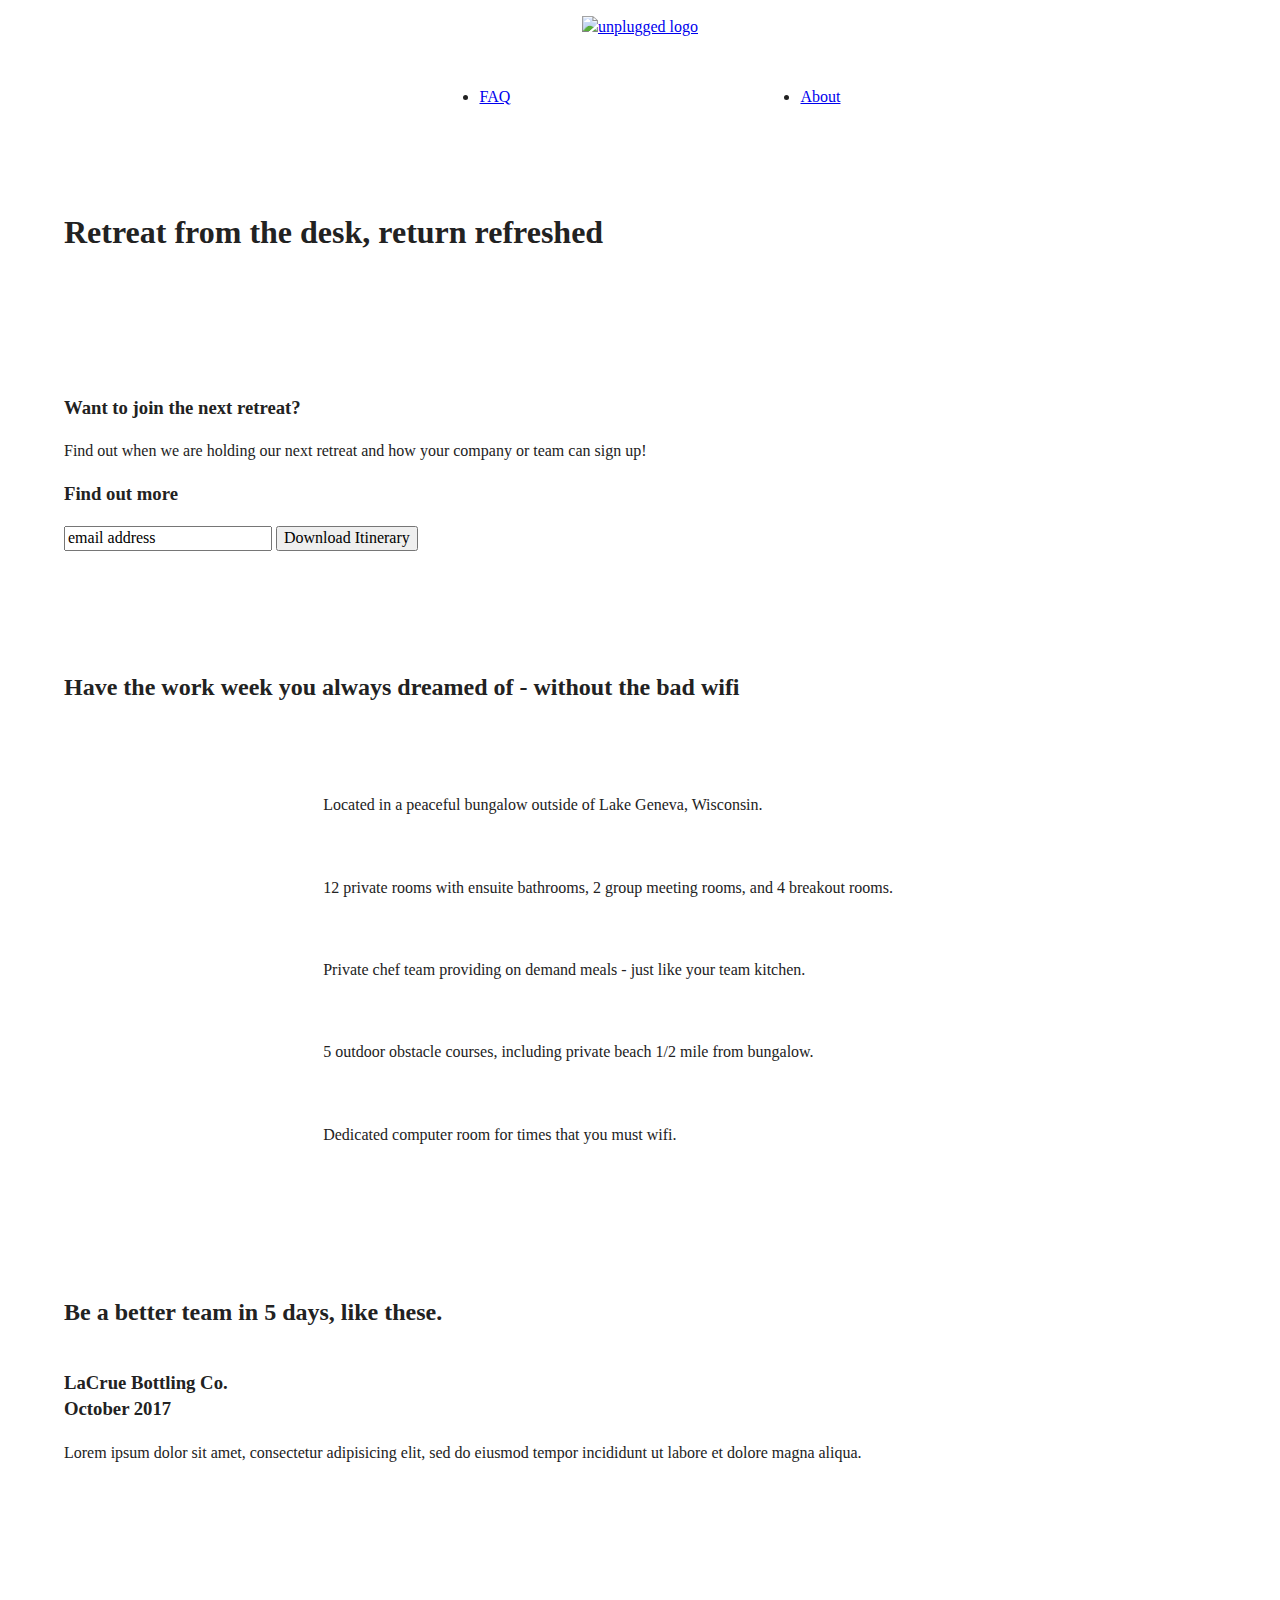
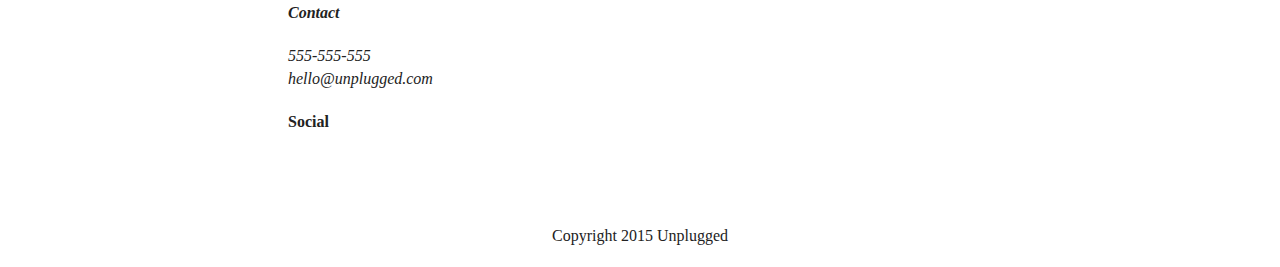
==== index.html @ 3f0d4a7f "margins" ====
<!doctype html>
<html class="no-js" lang="">

<head>
  <meta charset="utf-8">
  <title>Unplugged</title>
  <meta name="description" content="">
  <meta name="viewport" content="width=device-width, initial-scale=1">

  <link rel="manifest" href="site.webmanifest">
  <link rel="apple-touch-icon" href="icon.png">
  <!-- Place favicon.ico in the root directory -->

  <link rel="stylesheet" href="css/normalize.css">
  <link rel="stylesheet" href="css/main.css">

  <meta name="theme-color" content="#fafafa">
</head>

<body>
  <header>
    <div class="content-wrapper">
      <a href="#"><img src"" alt="unplugged logo"></a>
      <div class="header-divider"></div>
      <nav>
        <ul>
          <li><a href="faq/index.html" target="_blank">FAQ</a></li>
          <li><a href="about/index.html" target="_blank">About</a></li>
        </ul>
      </nav>
    </div>
  </header>

  <main>
    <section class="hero-area">
      <div class="content-wrapper">
        <h1>Retreat from the desk, return refreshed</h1>
      </div>
    </section>

    <aside>
      <div class="content-wrapper">
        <div class="form-description">
          <h3>Want to join the next retreat?</h3>
          <p>Find out when we are holding our next retreat and how your company or team can sign up!</p>
        </div>
        <div class="form">
          <h3>Find out more</h3>
          <input type="text" name="name" value="email address">
          <input type="button" value="Download Itinerary">
        </div>
      </div>
    </aside>

    <section class="features">
      <div class="content-wrapper">
        <h2>Have the work week you always dreamed of - without the bad wifi</h2>
        <div class="features-items">
          <article>
            <p class="fontawesome-icon"></p>
            <p class="features-item-description">Located in a peaceful bungalow outside of Lake Geneva, Wisconsin.</p>
          </article>
          <article>
            <p class="fontawesome-icon"></p>
            <p class="features-item-description">12 private rooms with ensuite bathrooms, 2 group meeting rooms, and 4 breakout rooms.</p>
          </article>
          <article>
            <p class="fontawesome-icon"></p>
            <p class="features-item-description">Private chef team providing on demand meals - just like your team kitchen.</p>
          </article>
          <article>
            <p class="fontawesome-icon"></p>
            <p class="features-item-description">5 outdoor obstacle courses, including private beach 1/2 mile from bungalow.</p>
          </article>
          <article>
            <p class="fontawesome-icon"></p>
            <p class="features-item-description">Dedicated computer room for times that you must wifi.</p>
          </article>
        </div>
      </div>
    </section>

    <section class="reviews">
      <div class="content-wrapper">
        <h2>Be a better team in 5 days, like these.</h2>
        <article>
          <div>
            <h3>LaCrue Bottling Co. <br>October 2017 </h3>
            <p>Lorem ipsum dolor sit amet, consectetur adipisicing elit, sed do eiusmod tempor incididunt ut labore et dolore magna aliqua.</p>
          </div>
        </article>
      </div>
    </section>

  </main>

  <footer>
    <div class="content-wrapper">
      <div class="footer-content">
        <address class="contact">
          <h4>Contact</h4>
          <p>555-555-555 <br>hello@unplugged.com</p>
        </address>
        <div class="social">
          <h4>Social</h4>
          <div class="social-icons">
            <p><a href="https://www.facebook.com/yoursite" target="_blank"></a></p>
            <p><a href="https://www.twitter.com" target="_blank"></a></p>
            <p><a href="https://instagram.com" target="_blank"></a> </p>
          </div>
        </div>
      </div> <!-- footer content ends -->
    </div> <!--footer content-wrapper ends-->

    <div class="copyright">
      <p>Copyright 2015 Unplugged</p>
    </div>
  </footer>






  <script src="js/vendor/modernizr-3.7.1.min.js"></script>
  <script src="https://code.jquery.com/jquery-3.3.1.min.js" integrity="sha256-FgpCb/KJQlLNfOu91ta32o/NMZxltwRo8QtmkMRdAu8=" crossorigin="anonymous"></script>
  <script>window.jQuery || document.write('<script src="js/vendor/jquery-3.3.1.min.js"><\/script>')</script>
  <script src="js/plugins.js"></script>
  <script src="js/main.js"></script>

  <!-- Google Analytics: change UA-XXXXX-Y to be your site's ID. -->
  <script>
    window.ga = function () { ga.q.push(arguments) }; ga.q = []; ga.l = +new Date;
    ga('create', 'UA-XXXXX-Y', 'auto'); ga('set','transport','beacon'); ga('send', 'pageview')
  </script>
  <script src="https://www.google-analytics.com/analytics.js" async defer></script>
</body>

</html>
---- css/main.css ----
/*! HTML5 Boilerplate v7.1.0 | MIT License | https://html5boilerplate.com/ */

/* main.css 1.0.0 | MIT License | https://github.com/h5bp/main.css#readme */
/*
 * What follows is the result of much research on cross-browser styling.
 * Credit left inline and big thanks to Nicolas Gallagher, Jonathan Neal,
 * Kroc Camen, and the H5BP dev community and team.
 */


/* ==========================================================================
   Base styles: opinionated defaults
   ========================================================================== */

   html {
    color: #222;
    font-size: 1em;
    line-height: 1.4;
}

/*
 * Remove text-shadow in selection highlight:
 * https://twitter.com/miketaylr/status/12228805301
 *
 * Vendor-prefixed and regular ::selection selectors cannot be combined:
 * https://stackoverflow.com/a/16982510/7133471
 *
 * Customize the background color to match your design.
 */

::-moz-selection {
    background: #b3d4fc;
    text-shadow: none;
}

::selection {
    background: #b3d4fc;
    text-shadow: none;
}

/*
 * A better looking default horizontal rule
 */

hr {
    display: block;
    height: 1px;
    border: 0;
    border-top: 1px solid #ccc;
    margin: 1em 0;
    padding: 0;
}

/*
 * Remove the gap between audio, canvas, iframes,
 * images, videos and the bottom of their containers:
 * https://github.com/h5bp/html5-boilerplate/issues/440
 */

audio,
canvas,
iframe,
img,
svg,
video {
    vertical-align: middle;
}

/*
 * Remove default fieldset styles.
 */

fieldset {
    border: 0;
    margin: 0;
    padding: 0;
}

/*
 * Allow only vertical resizing of textareas.
 */

textarea {
    resize: vertical;
}

/* ==========================================================================
   Browser Upgrade Prompt
   ========================================================================== */

.browserupgrade {
    margin: 0.2em 0;
    background: #ccc;
    color: #000;
    padding: 0.2em 0;
}




 /* ==========================================================================
   Author's custom styles
   ========================================================================== */

   .content-wrapper {
     width: 90%;
     margin: 50px 0;
   }
   
/* ------------- Base Header - Footer Styles -----------*/

header, footer {
  display: flex;
  justify-content: center;
  align-items: center;
  flex-flow: row wrap;
}

header {
  padding: 15px 0;
}

header .content-wrapper {
 display: flex;
 justify-content: center;
 align-items: center;
 flex-flow: row wrap;
 margin: 0;
}

.header-divider {
  width: 100%;
  height: 1px;
  margin: 10px 0 20px 0;
}

header nav {
  display: flex;
  justify-content: space-around;
  align-items: center;
  flex-flow: row wrap;
  width: 60%;
}

header nav ul {
  display: flex;
  justify-content: space-around;
  width: 100%;
}

footer {
  flex-direction: column;
}

footer p {
  margin: 0;
}

footer .content-wrapper {
  width: 55%;
  margin: 50px 0;
}

footer .contract {
  margin-bottom: 50px;
}

footer .social-icons {
  display: flex;
  justify-content: space-around;
  align-items: center;
}

footer .social-icons p {
  display: flex;
  justify-content: center;
  align-items: center;
}

footer .copyright {
  margin: 20px 0;
}

/* ------------- Mobile Styles - Homepage --------------*/

/* Hero Area */

.hero-area {
  display: flex;
  justify-content: center;
  flex-flow: row wrap;
}

/* Aside */

aside {
  display: flex;
  justify-content: center;
  align-items: center;
  flex-flow: row wrap;
}

/* Features */

.features {
  display: flex;
  justify-content: center;
  flex-flow: row wrap;
}

.features h2 {
  margin-bottom: 60px;
}

.features article {
  width: 55%;
  margin: 30px 0;
}

.features .features-items {
  display: flex;
  justify-content: center;
  align-items: center;
  flex-flow: row wrap;
}

.features p {
  margin: 0;
}

/* Reviews */

.reviews {
  display: flex;
  justify-content: center;
  flex-flow: row wrap;
}

.reviews h2 {
  margin-bottom: 40px;
}

.reviews h3 {
  width: 55%;
  margin: 20px 0;
}

/* ==========================================================================
   About Page
   ========================================================================== */

.mission {
  display: flex;
  justify-content: center;
  align-items: center;
  flex-flow: row wrap;
}

.contact-section {
  display: flex;
  justify-content: center;
  align-items: center;
  flex-flow: row wrap;
}

/* ==========================================================================
   FAQ Page
   ========================================================================== */

.faq {
  display: flex;
  justify-content: center;
  align-items: center;
  flex-flow: row wrap;
}

.faq .content-wrapper {
  display: flex;
  justify-content: center;
  align-items: center;
  flex-flow: row wrap;
}

 /* ==========================================================================
   Helper classes
   ========================================================================== */

/*
 * Hide visually and from screen readers
 */

 .hidden {
  display: none !important;
}

/*
* Hide only visually, but have it available for screen readers:
* https://snook.ca/archives/html_and_css/hiding-content-for-accessibility
*
* 1. For long content, line feeds are not interpreted as spaces and small width
*    causes content to wrap 1 word per line:
*    https://medium.com/@jessebeach/beware-smushed-off-screen-accessible-text-5952a4c2cbfe
*/

.visuallyhidden {
  border: 0;
  clip: rect(0 0 0 0);
  height: 1px;
  margin: -1px;
  overflow: hidden;
  padding: 0;
  position: absolute;
  width: 1px;
  white-space: nowrap; /* 1 */
}

/*
* Extends the .visuallyhidden class to allow the element
* to be focusable when navigated to via the keyboard:
* https://www.drupal.org/node/897638
*/

.visuallyhidden.focusable:active,
.visuallyhidden.focusable:focus {
  clip: auto;
  height: auto;
  margin: 0;
  overflow: visible;
  position: static;
  width: auto;
  white-space: inherit;
}

/*
* Hide visually and from screen readers, but maintain layout
*/

.invisible {
  visibility: hidden;
}

/*
* Clearfix: contain floats
*
* For modern browsers
* 1. The space content is one way to avoid an Opera bug when the
*    `contenteditable` attribute is included anywhere else in the document.
*    Otherwise it causes space to appear at the top and bottom of elements
*    that receive the `clearfix` class.
* 2. The use of `table` rather than `block` is only necessary if using
*    `:before` to contain the top-margins of child elements.
*/

.clearfix:before,
.clearfix:after {
  content: " "; /* 1 */
  display: table; /* 2 */
}

.clearfix:after {
  clear: both;
}


/* ==========================================================================
   EXAMPLE Media Queries for Responsive Design.
   These examples override the primary ('mobile first') styles.
   Modify as content requires.
   ========================================================================== */

   @media only screen and (min-width: 35em) {
    /* Style adjustments for viewports that meet the condition */
}

@media print,
       (-webkit-min-device-pixel-ratio: 1.25),
       (min-resolution: 1.25dppx),
       (min-resolution: 120dpi) {
    /* Style adjustments for high resolution devices */
}


/* ==========================================================================
   Print styles.
   Inlined to avoid the additional HTTP request:
   https://www.phpied.com/delay-loading-your-print-css/
   ========================================================================== */

   @media print {
    *,
    *:before,
    *:after {
        background: transparent !important;
        color: #000 !important; /* Black prints faster */
        -webkit-box-shadow: none !important;
        box-shadow: none !important;
        text-shadow: none !important;
    }

    a,
    a:visited {
        text-decoration: underline;
    }

    a[href]:after {
        content: " (" attr(href) ")";
    }

    abbr[title]:after {
        content: " (" attr(title) ")";
    }

    /*
     * Don't show links that are fragment identifiers,
     * or use the `javascript:` pseudo protocol
     */

    a[href^="#"]:after,
    a[href^="javascript:"]:after {
        content: "";
    }

    pre {
        white-space: pre-wrap !important;
    }
    pre,
    blockquote {
        border: 1px solid #999;
        page-break-inside: avoid;
    }

    /*
     * Printing Tables:
     * http://css-discuss.incutio.com/wiki/Printing_Tables
     */

    thead {
        display: table-header-group;
    }

    tr,
    img {
        page-break-inside: avoid;
    }

    p,
    h2,
    h3 {
        orphans: 3;
        widows: 3;
    }

    h2,
    h3 {
        page-break-after: avoid;
    }
}
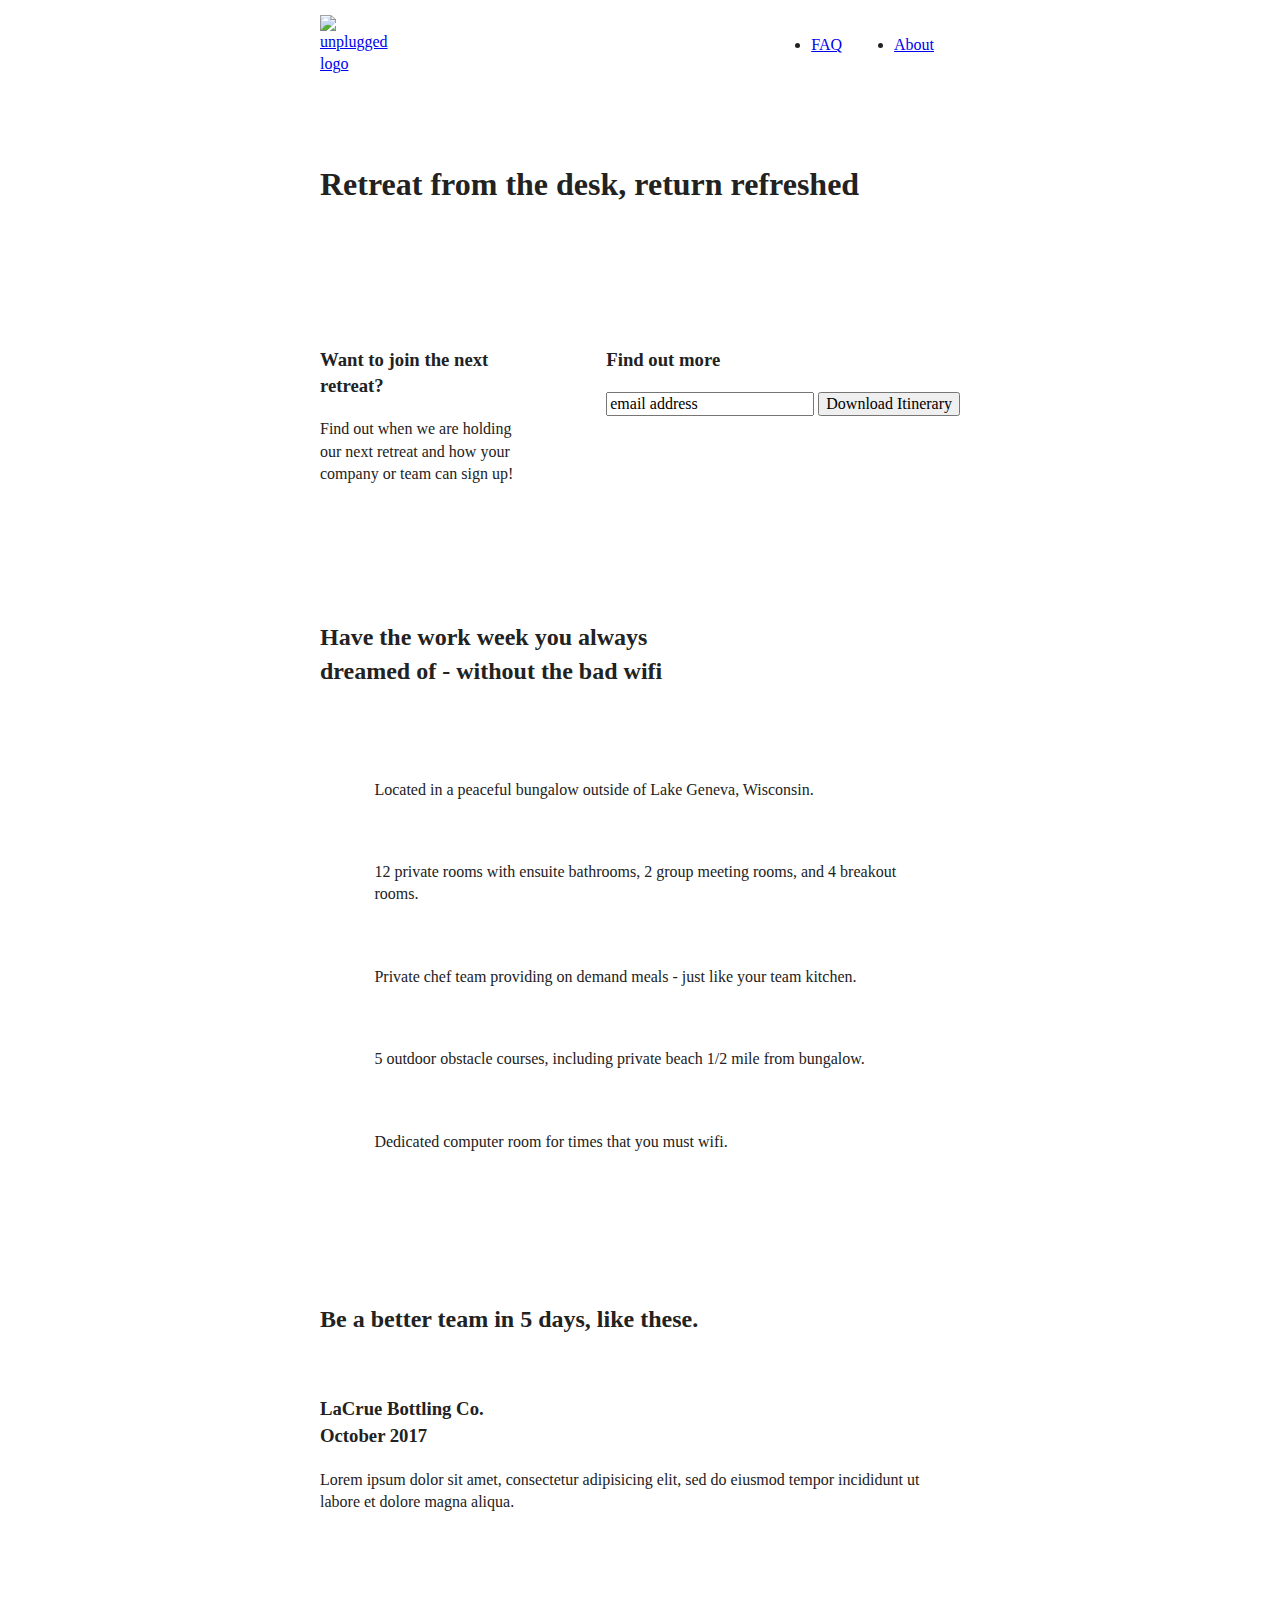
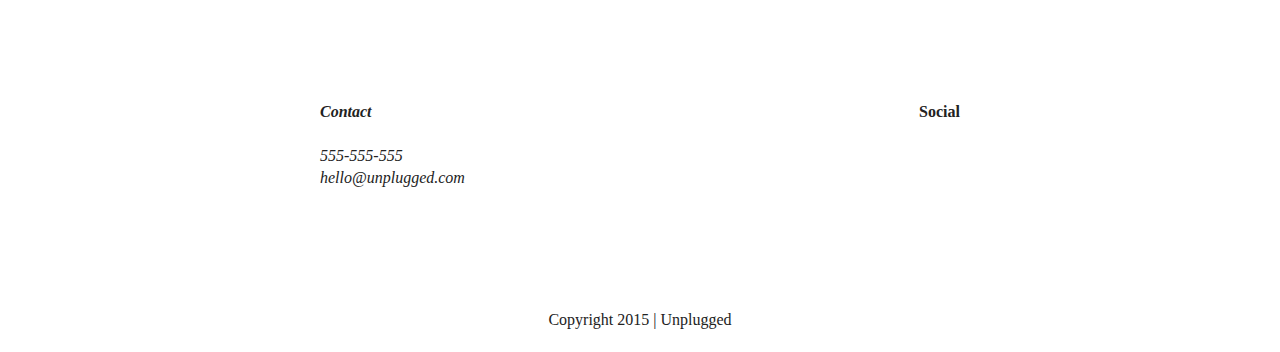
==== commit d236f87f: "tablet styles other pages" ====
--- a/index.html
+++ b/index.html
@@ -113,7 +113,7 @@
     </div> <!--footer content-wrapper ends-->
 
     <div class="copyright">
-      <p>Copyright 2015 Unplugged</p>
+      <p>Copyright 2015 | Unplugged</p>
     </div>
   </footer>
 
--- a/css/main.css
+++ b/css/main.css
@@ -106,7 +106,7 @@
      width: 90%;
      margin: 50px 0;
    }
-   
+
 /* ------------- Base Header - Footer Styles -----------*/
 
 header, footer {
@@ -263,6 +263,10 @@
   flex-flow: row wrap;
 }
 
+.contact-content p {
+  margin: 0;
+}
+
 /* ==========================================================================
    FAQ Page
    ========================================================================== */
@@ -275,10 +279,19 @@
 }
 
 .faq .content-wrapper {
-  display: flex;
-  justify-content: center;
-  align-items: center;
-  flex-flow: row wrap;
+  margin: 50px 0 0 0;
+  display: flex;
+  justify-content: center;
+  align-items: center;
+  flex-flow: row wrap;
+}
+
+.faq h2 {
+  margin-bottom: 40px;
+}
+
+.faq-content {
+  margin-bottom: 50px;
 }
 
  /* ==========================================================================
@@ -368,17 +381,114 @@
    Modify as content requires.
    ========================================================================== */
 
-   @media only screen and (min-width: 35em) {
-    /* Style adjustments for viewports that meet the condition */
-}
-
-@media print,
-       (-webkit-min-device-pixel-ratio: 1.25),
-       (min-resolution: 1.25dppx),
-       (min-resolution: 120dpi) {
-    /* Style adjustments for high resolution devices */
-}
-
+
+/*** Homepage ***/
+
+   @media only screen and (min-width: 768px) {
+
+     .content-wrapper {
+       max-width: 640px;
+       margin-left: 100px 0;
+     }
+
+     header {
+       justify-content:
+     }
+
+     header .content-wrapper {
+       display: flex;
+       justify-content: flex-end;
+       flex-wrap: nowrap;
+     }
+
+     header nav ul {
+       justify-content:
+     }
+
+
+     aside .content-wrapper {
+       display: flex;
+       flex-wrap: nowrap;
+       justify-content: space-between;
+       margin: 50px 0;
+     }
+
+     aside .form-description {
+       width: 31%;
+     }
+
+     .features article {
+       width: 83%;
+     }
+
+     .reviews article {
+       display: flex;
+       justify-content: flex-end;
+     }
+
+     footer .content-wrapper {
+       margin: 100px 0;
+       width:
+     }
+
+     .footer-content {
+       display: flex;
+       justify-content: space-between;
+     }
+
+     footer .contact {
+       margin-bottom: 0;
+     }
+
+     footer .copyright {
+       width:
+     }
+
+   /*** About ***/
+
+     .mission-content {
+       display: flex;
+       justify-content: space-between;
+       align-items: center;
+       flex-wrap: wrap;
+     }
+
+     .mission-content p {
+       width: 45%;
+       padding: 10px;
+     }
+
+     .contact-section, .content-wrapper h2 {
+       width: 60%;
+       display: flex;
+     }
+
+     .contact-content {
+       display: flex;
+       justify-content: space-between;
+       align-items: center;
+     }
+
+     /*** FAQ ***/
+
+     .faq .content-wrapper {
+       justify-content: space-between;
+     }
+
+     .faq-content {
+       flex-basis: 40%;
+     }
+
+     .faq h2 {
+       width: 100%;
+     }
+
+   }
+
+
+   @media only screen and (min-width: 1200px) {
+     /* Desktop styles */
+   }
 
 /* ==========================================================================
    Print styles.
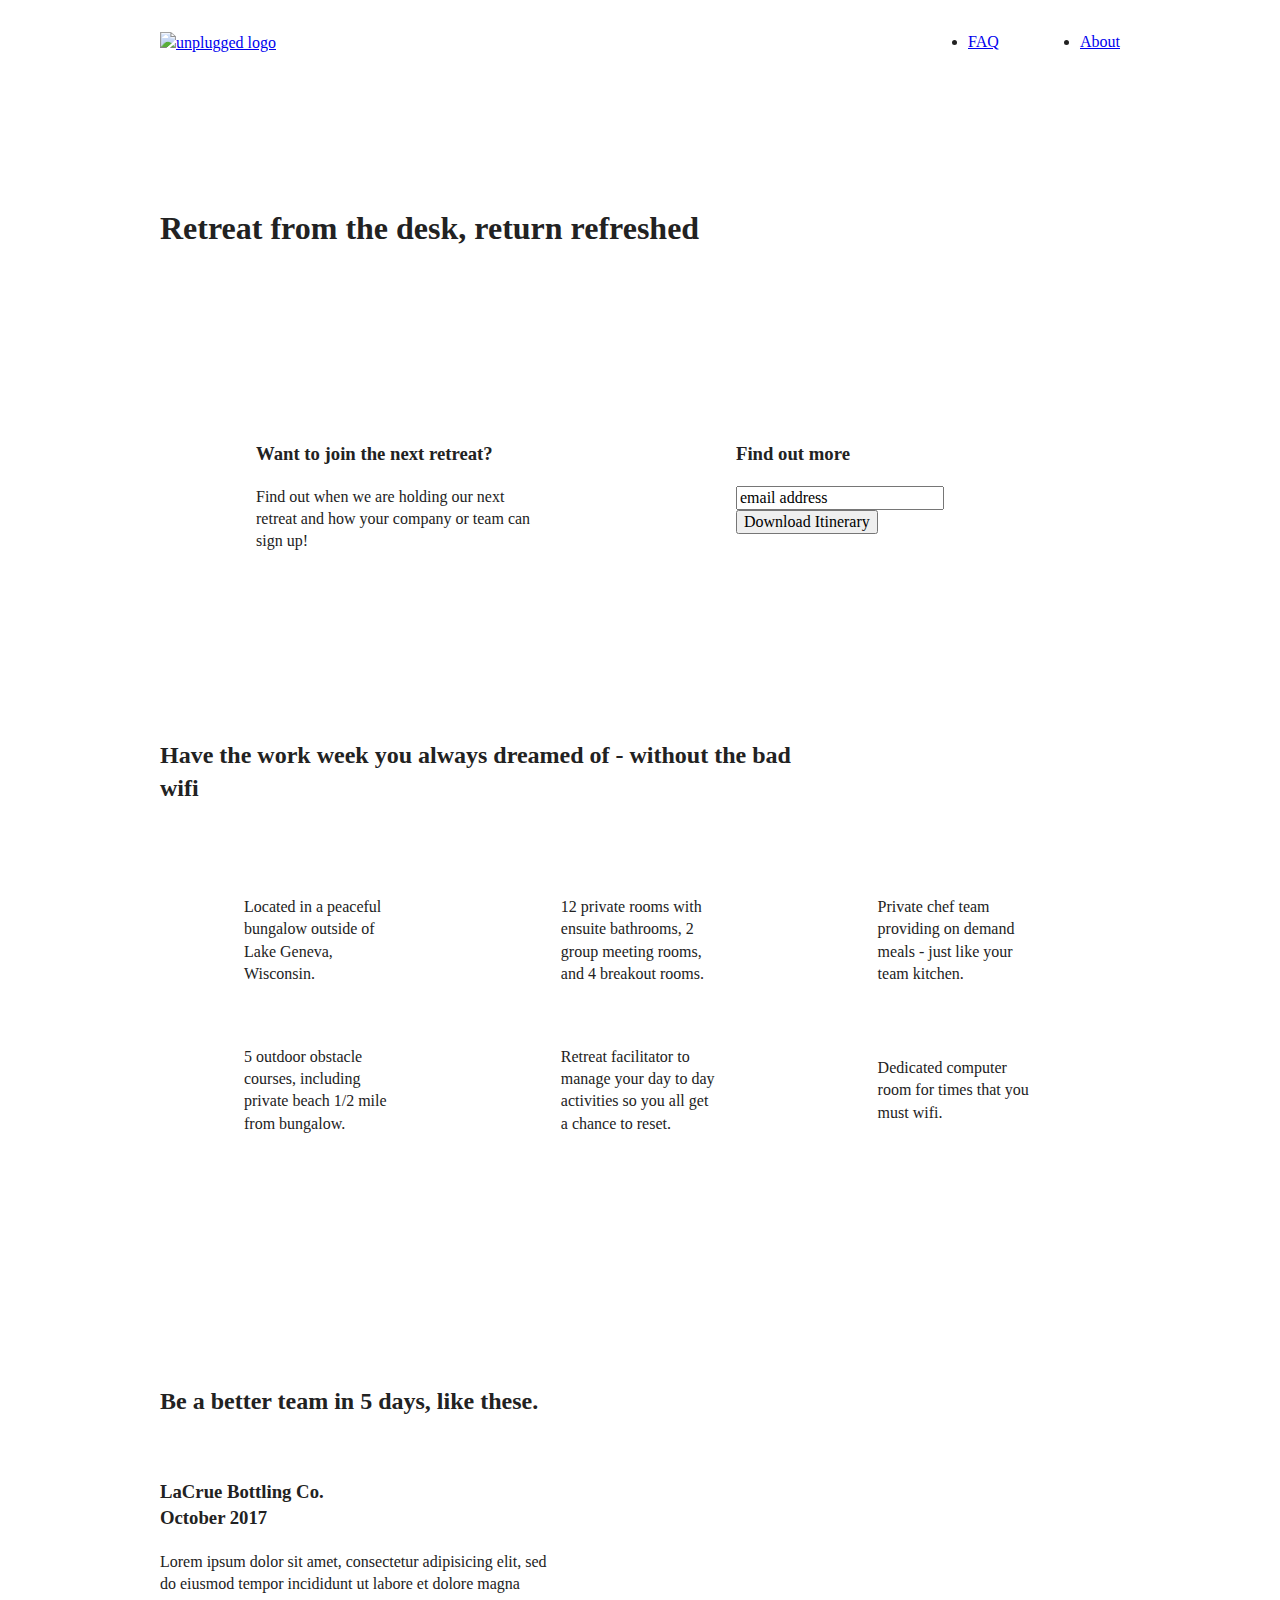
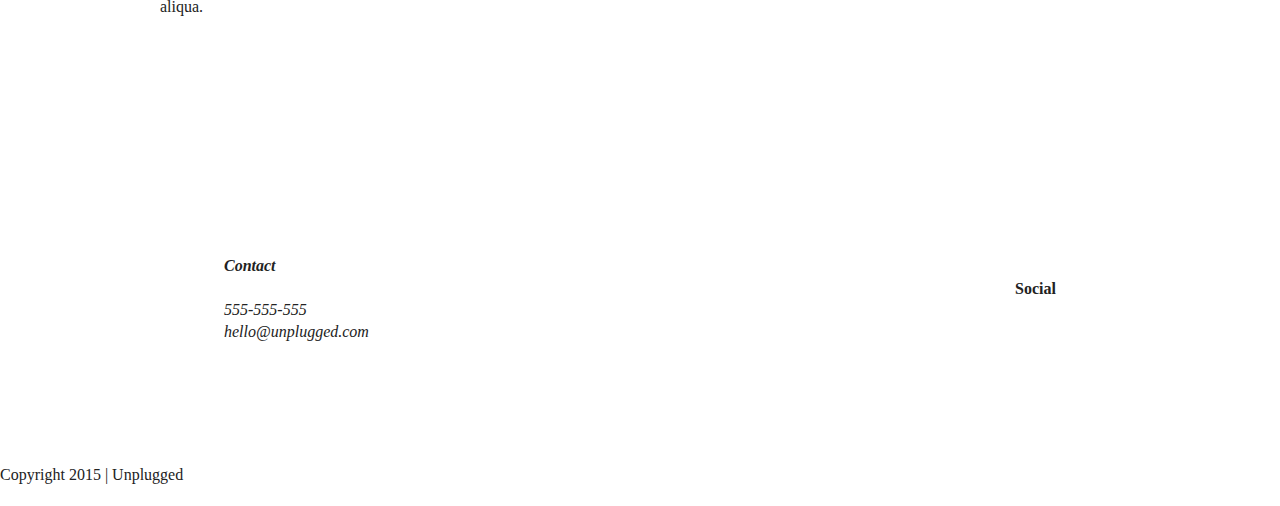
==== commit 103e0b84: "all breakpoints" ====
--- a/index.html
+++ b/index.html
@@ -74,6 +74,10 @@
           </article>
           <article>
             <p class="fontawesome-icon"></p>
+            <p class="features-item-description">Retreat facilitator to manage your day to day activities so you all get a chance to reset.</p>
+          </article>
+          <article>
+            <p class="fontawesome-icon"></p>
             <p class="features-item-description">Dedicated computer room for times that you must wifi.</p>
           </article>
         </div>
--- a/css/main.css
+++ b/css/main.css
@@ -388,52 +388,79 @@
 
      .content-wrapper {
        max-width: 640px;
-       margin-left: 100px 0;
+       margin: 100px 0;
      }
 
      header {
-       justify-content:
+       justify-content: space-around;
      }
 
      header .content-wrapper {
-       display: flex;
-       justify-content: flex-end;
-       flex-wrap: nowrap;
+      width: 100%;
+      justify-content: space-between;
+     }
+
+     header nav {
+       width: 20%;
      }
 
      header nav ul {
-       justify-content:
+       justify-content: space-between;
+     }
+
+     .header-divider {
+       display: none;
      }
 
 
      aside .content-wrapper {
        display: flex;
-       flex-wrap: nowrap;
+       flex-flow: row wrap;
        justify-content: space-between;
        margin: 50px 0;
      }
 
-     aside .form-description {
-       width: 31%;
-     }
+     aside .content-wrapper .form-description, aside .content-wrapper .form {
+       width: 35%;
+       margin: 0;
+     }
+
+     /* Features */
 
      .features article {
-       width: 83%;
-     }
+       display: flex;
+       justify-content: center;
+       align-items: center;
+       flex-flow: column wrap;
+       flex-basis: 50%;
+     }
+
+     .features .features-item-description {
+       width: 50%;
+     }
+
+     /* Reviews */
 
      .reviews article {
        display: flex;
-       justify-content: flex-end;
-     }
+       justify-content: space-between;
+     }
+
+     .reviews article div {
+       width: 49%;
+     }
+
+     /* Footer */
 
      footer .content-wrapper {
        margin: 100px 0;
-       width:
+       width: 65%;
      }
 
      .footer-content {
        display: flex;
        justify-content: space-between;
+       align-items: center;
      }
 
      footer .contact {
@@ -441,7 +468,7 @@
      }
 
      footer .copyright {
-       width:
+       width: 100%;
      }
 
    /*** About ***/
@@ -450,26 +477,23 @@
        display: flex;
        justify-content: space-between;
        align-items: center;
-       flex-wrap: wrap;
      }
 
      .mission-content p {
-       width: 45%;
-       padding: 10px;
-     }
-
-     .contact-section, .content-wrapper h2 {
-       width: 60%;
-       display: flex;
+       width: 40%;
+     }
+
+     .contact-section .content-wrapper h2 {
+       width: 80%;
      }
 
      .contact-content {
        display: flex;
        justify-content: space-between;
-       align-items: center;
-     }
-
-     /*** FAQ ***/
+       align-items: flex-start;
+     }
+
+     /*** FAQ PAGE ***/
 
      .faq .content-wrapper {
        justify-content: space-between;
@@ -487,7 +511,63 @@
 
 
    @media only screen and (min-width: 1200px) {
-     /* Desktop styles */
+
+     .content-wrapper {
+       max-width: 960px;
+     }
+
+     /* Hero */
+
+     .hero-area h1 {
+       width: 60%;
+     }
+
+     /* Aside */
+
+     aside .content-wrapper {
+       justify-content: space-around;
+     }
+
+     aside .content-wrapper .form-description, aside .content-wrapper .form {
+       width: 30%;
+     }
+
+     /* Features */
+
+     .features h2 {
+       width: 70%;
+     }
+
+     .features article {
+       flex-basis: 33%;
+     }
+
+     /* Reviews */
+
+     .reviews article div {
+       width: 42%;
+     }
+
+/*** About Page ***/
+
+     .mission h2, .contact-section .content-wrapper h2 {
+       width: 100%;
+     }
+
+     .contact-section .content-wrapper h2 {
+       margin-bottom: 40px;
+     }
+
+/*** FAQ Page ***/
+
+     .faq h2 {
+       width: 100%;
+     }
+
+     .faq-content {
+       flex-basis: 35%;
+     }
+
    }
 
 /* ==========================================================================
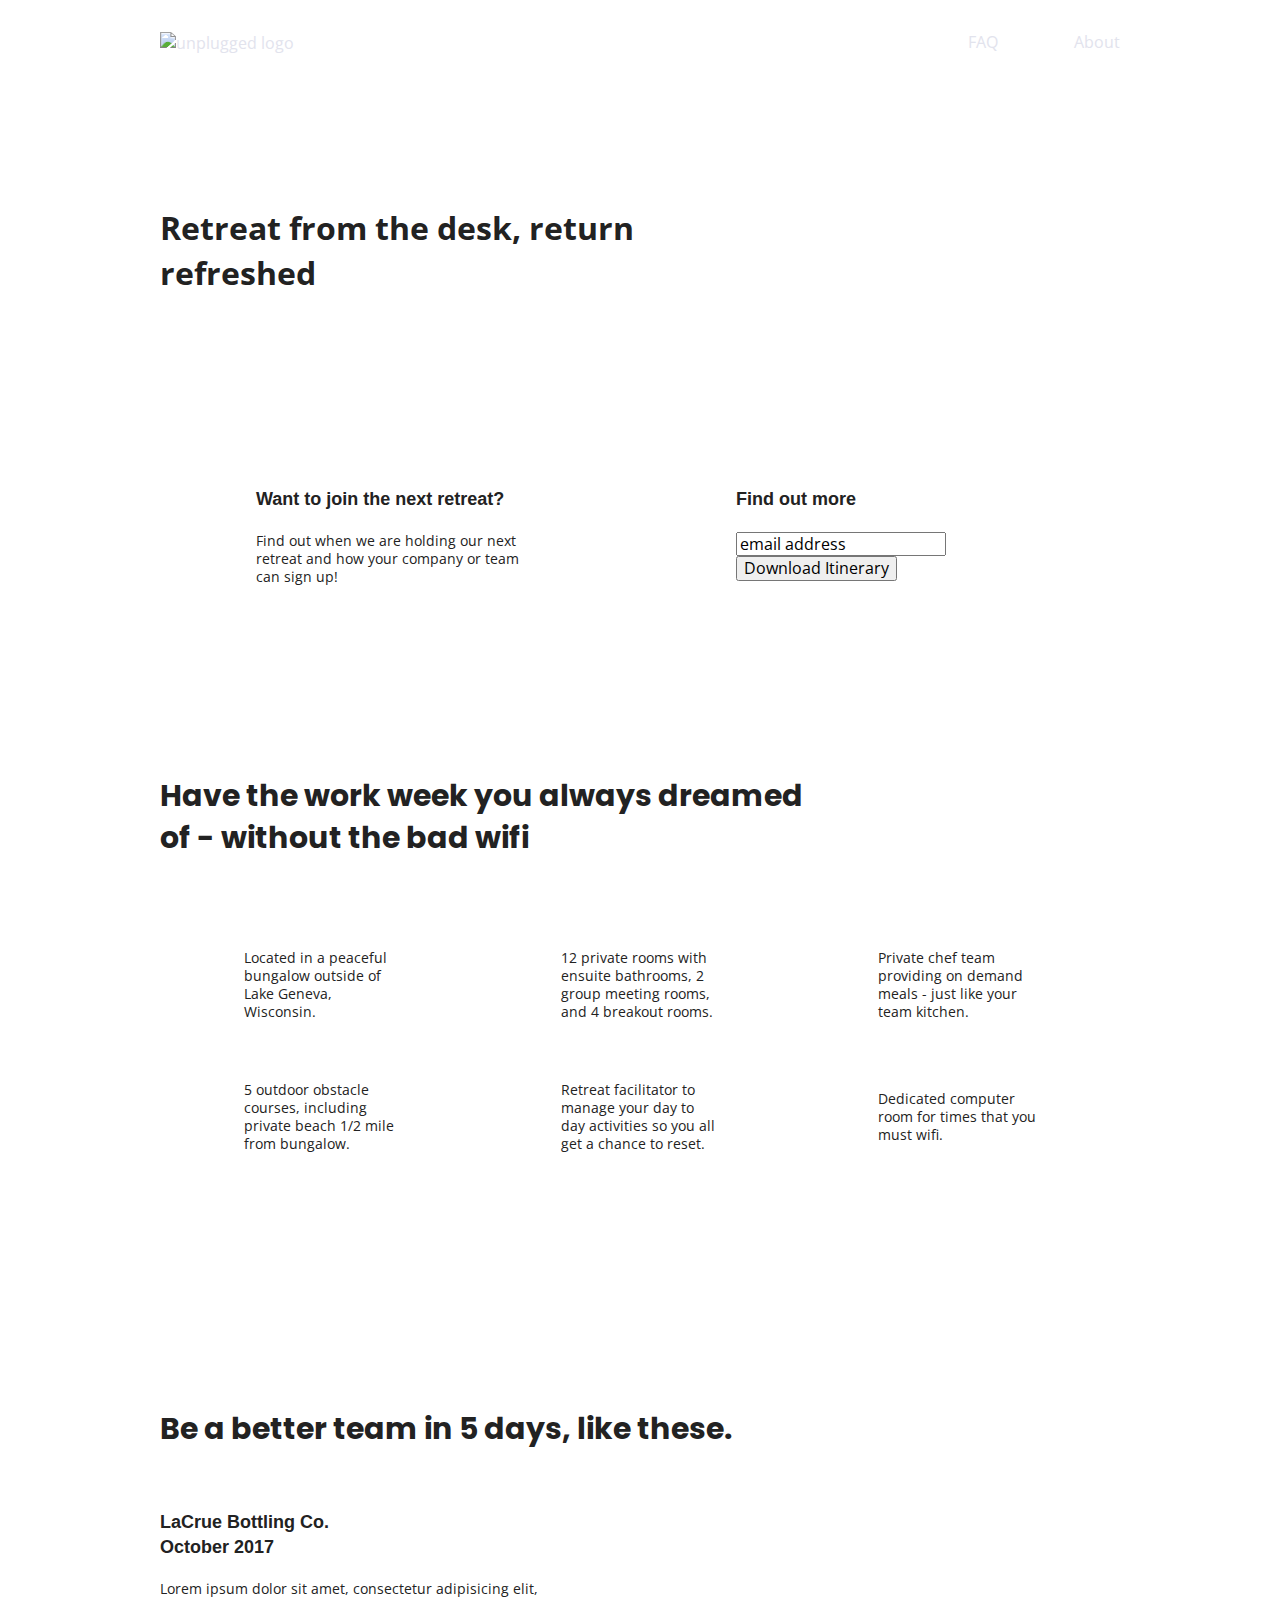
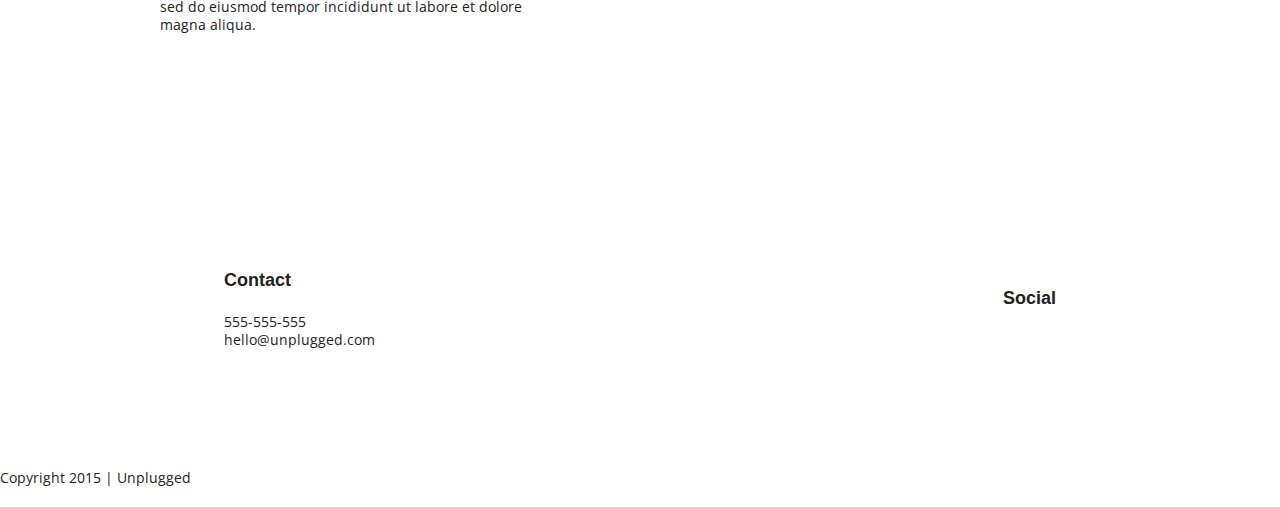
==== commit 3705ebc3: "text styles" ====
--- a/index.html
+++ b/index.html
@@ -10,7 +10,7 @@
   <link rel="manifest" href="site.webmanifest">
   <link rel="apple-touch-icon" href="icon.png">
   <!-- Place favicon.ico in the root directory -->
-
+  <link href="https://fonts.googleapis.com/css?family=Open+Sans:400,700|Poppins:500,700" rel="stylesheet">
   <link rel="stylesheet" href="css/normalize.css">
   <link rel="stylesheet" href="css/main.css">
 
--- a/css/main.css
+++ b/css/main.css
@@ -102,10 +102,62 @@
    Author's custom styles
    ========================================================================== */
 
-   .content-wrapper {
-     width: 90%;
-     margin: 50px 0;
-   }
+   /* General Styles */
+
+html {
+  font-size: 16px;
+}
+
+body {
+  font-family: 'Open Sans', sans-serif;
+  font-size: 1em;
+  text-align: left;
+}
+
+ul,
+ol {
+  list-style-type: none;
+}
+
+a {
+  color: #e2e3ed;
+  text-decoration: none;
+}
+
+h2 {
+  font-family: 'Poppins', sans-serif;
+  font-size: 1.875em;
+}
+
+h3,
+h4 {
+  font-family: 'Poppiins', sans-serif;
+  margin: 20px 0;
+  font-size: 1.125em;
+}
+
+p {
+  font-size: .875em;
+  line-height: 1.285;
+}
+
+img {
+
+}
+
+figure {
+
+}
+
+address {
+  font-style: normal;
+}
+
+.content-wrapper {
+  width: 90%;
+  margin: 50px 0;
+}
+
 
 /* ------------- Base Header - Footer Styles -----------*/
 
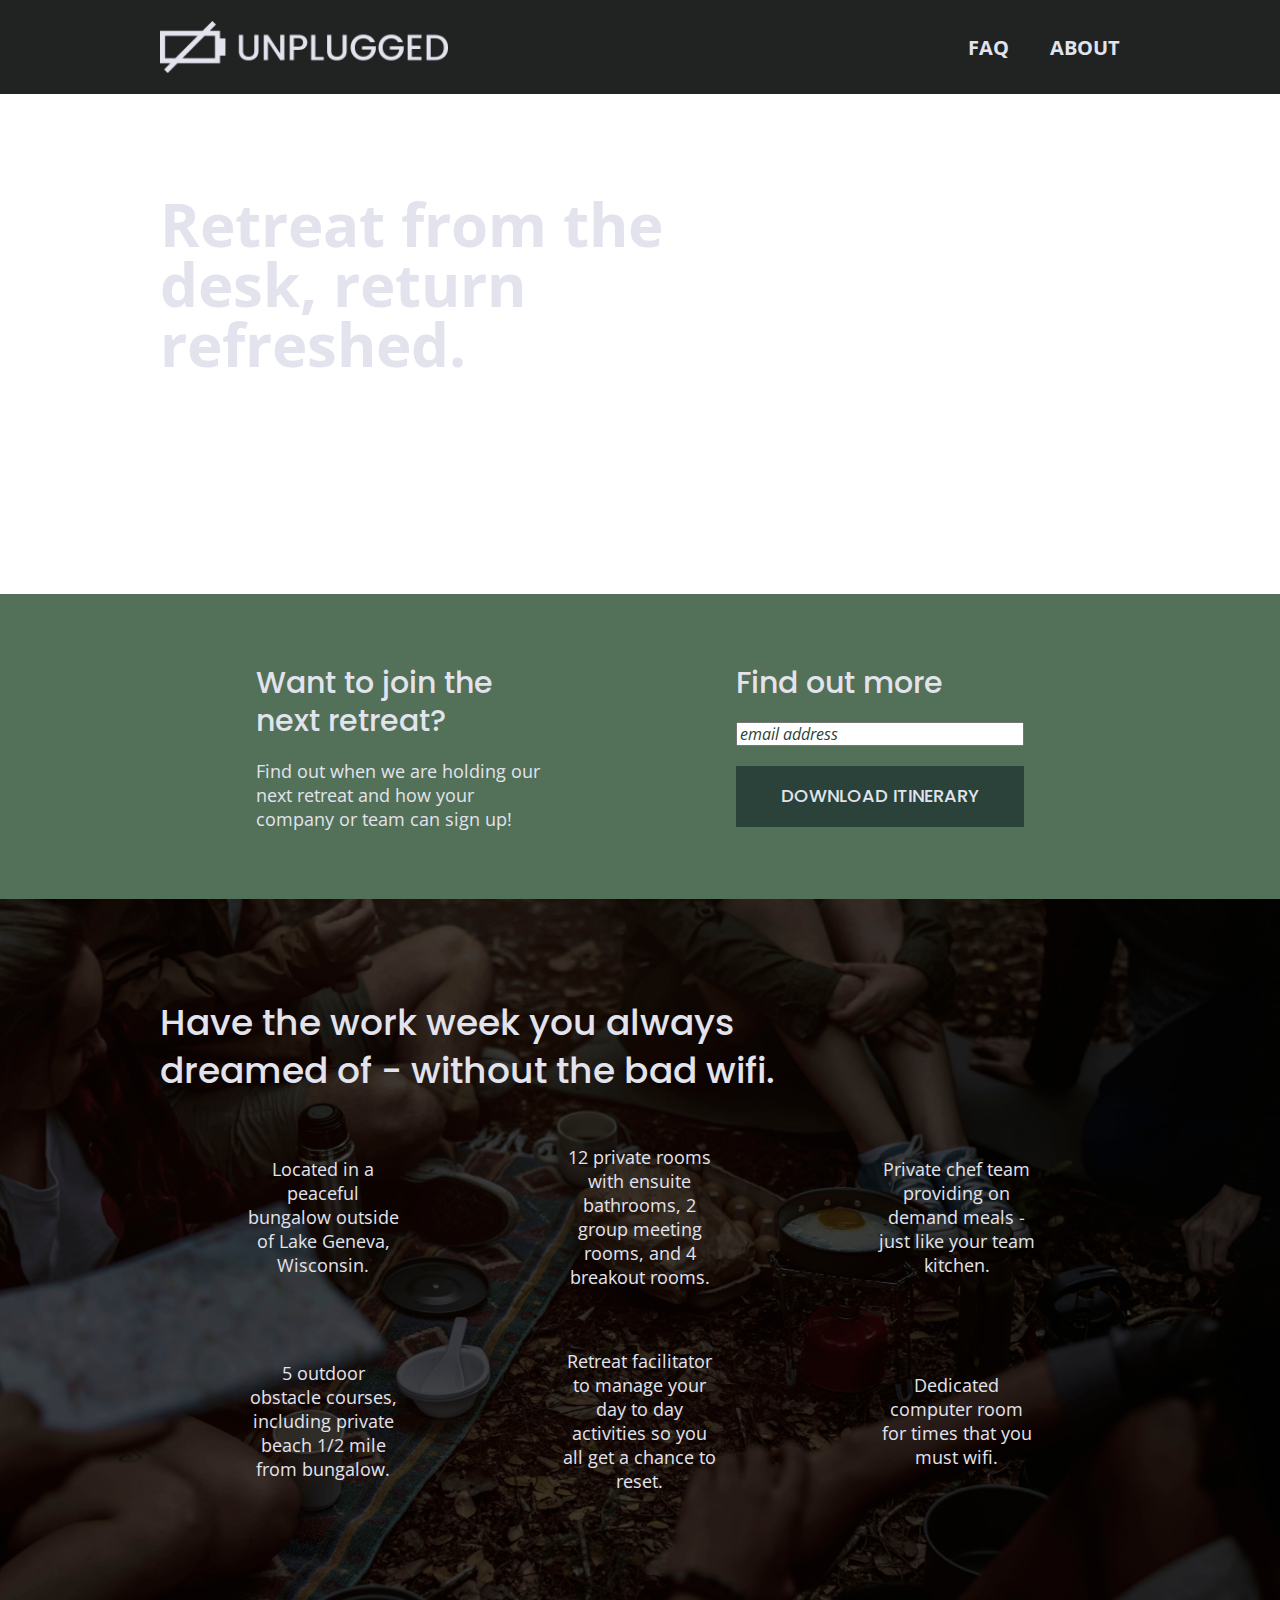
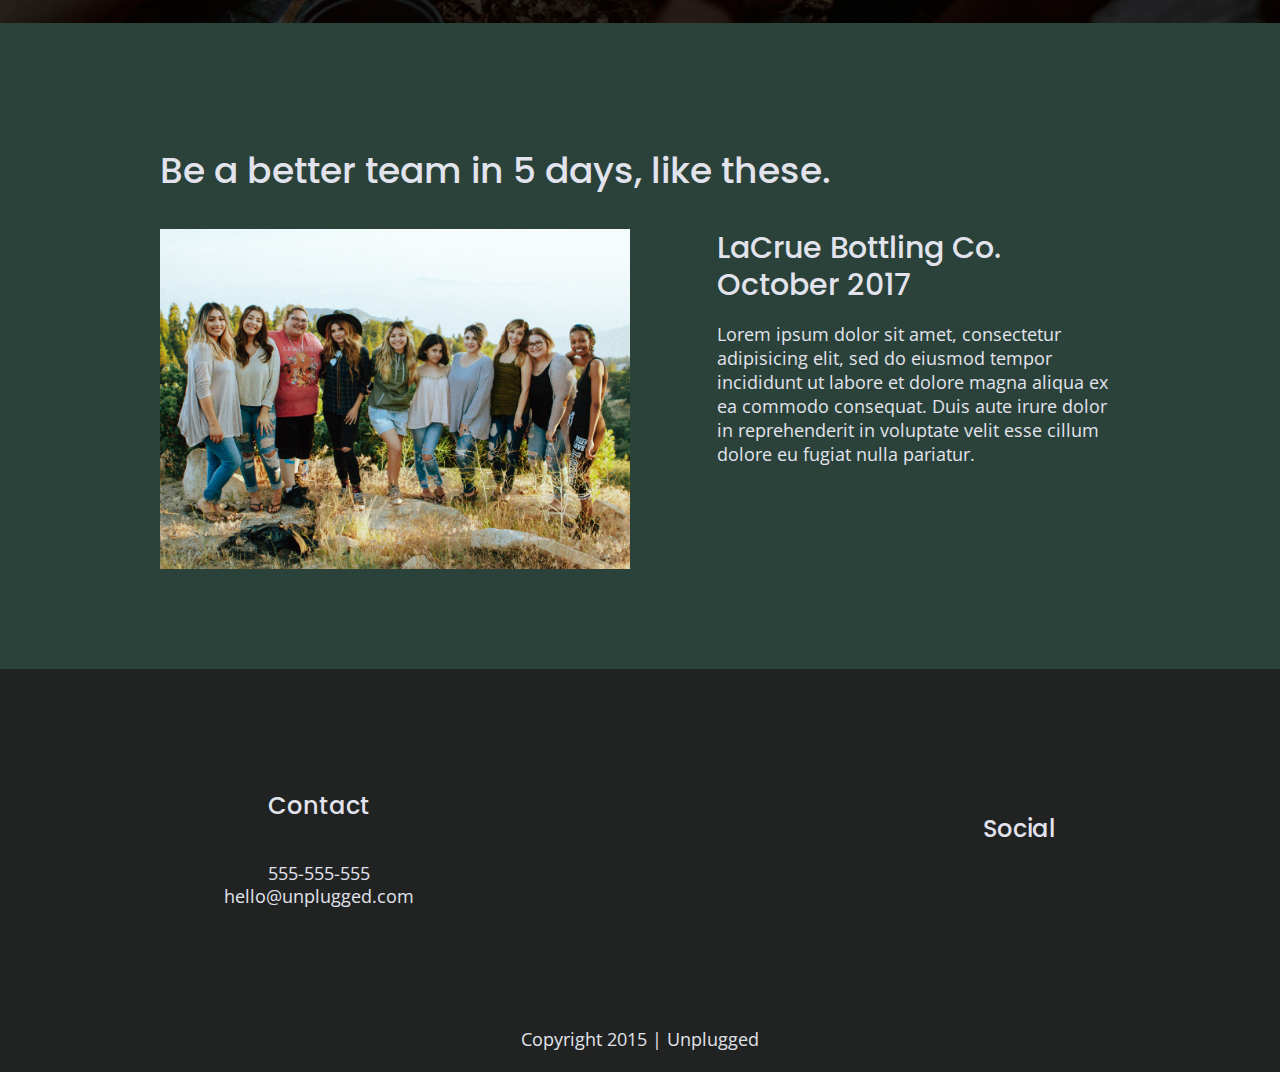
==== commit 126c51ce: "responsive images" ====
--- a/index.html
+++ b/index.html
@@ -20,7 +20,9 @@
 <body>
   <header>
     <div class="content-wrapper">
-      <a href="#"><img src"" alt="unplugged logo"></a>
+      <figure>
+        <a href="#"><img src="img/unpluggedlogo.png" alt="unplugged logo"></a>
+      </figure>
       <div class="header-divider"></div>
       <nav>
         <ul>
@@ -34,7 +36,7 @@
   <main>
     <section class="hero-area">
       <div class="content-wrapper">
-        <h1>Retreat from the desk, return refreshed</h1>
+        <h1>Retreat from the desk, return refreshed.</h1>
       </div>
     </section>
 
@@ -54,7 +56,7 @@
 
     <section class="features">
       <div class="content-wrapper">
-        <h2>Have the work week you always dreamed of - without the bad wifi</h2>
+        <h2>Have the work week you always dreamed of - without the bad wifi.</h2>
         <div class="features-items">
           <article>
             <p class="fontawesome-icon"></p>
@@ -88,9 +90,13 @@
       <div class="content-wrapper">
         <h2>Be a better team in 5 days, like these.</h2>
         <article>
+          <figure>
+            <img src="img/reviews.jpg">
+          </figure>
           <div>
             <h3>LaCrue Bottling Co. <br>October 2017 </h3>
-            <p>Lorem ipsum dolor sit amet, consectetur adipisicing elit, sed do eiusmod tempor incididunt ut labore et dolore magna aliqua.</p>
+            <p>Lorem ipsum dolor sit amet, consectetur adipisicing elit, sed do eiusmod tempor incididunt ut labore et dolore magna aliqua ex ea commodo consequat. Duis aute irure dolor in reprehenderit in voluptate velit esse cillum dolore eu
+              fugiat nulla pariatur.</p>
           </div>
         </article>
       </div>
--- a/css/main.css
+++ b/css/main.css
@@ -112,6 +112,7 @@
   font-family: 'Open Sans', sans-serif;
   font-size: 1em;
   text-align: left;
+  color: #e2e3ed;
 }
 
 ul,
@@ -127,13 +128,15 @@
 h2 {
   font-family: 'Poppins', sans-serif;
   font-size: 1.875em;
+  font-weight: 500;
 }
 
 h3,
 h4 {
-  font-family: 'Poppiins', sans-serif;
+  font-family: 'Poppins', sans-serif;
   margin: 20px 0;
   font-size: 1.125em;
+  font-weight: 500;
 }
 
 p {
@@ -142,11 +145,11 @@
 }
 
 img {
-
+  width: 100%;
 }
 
 figure {
-
+  margin: 0;
 }
 
 address {
@@ -162,6 +165,7 @@
 /* ------------- Base Header - Footer Styles -----------*/
 
 header, footer {
+  background-color: #202322;
   display: flex;
   justify-content: center;
   align-items: center;
@@ -170,6 +174,14 @@
 
 header {
   padding: 15px 0;
+}
+
+header figure {
+  width: 60%;
+  display: flex;
+  justify-content: center;
+  align-items: center;
+  flex-flow: row wrap;
 }
 
 header .content-wrapper {
@@ -181,17 +193,21 @@
 }
 
 .header-divider {
+  background: #3a3a3a;
   width: 100%;
   height: 1px;
   margin: 10px 0 20px 0;
 }
 
 header nav {
+  width: 60%;
+  font-size: 1.125em;
+  font-weight: 700;
+  text-transform: uppercase;
   display: flex;
   justify-content: space-around;
   align-items: center;
   flex-flow: row wrap;
-  width: 60%;
 }
 
 header nav ul {
@@ -200,8 +216,13 @@
   width: 100%;
 }
 
+header nav ul li {
+  font-size: 1.125em;
+}
+
 footer {
   flex-direction: column;
+  text-align: center;
 }
 
 footer p {
@@ -238,23 +259,59 @@
 /* Hero Area */
 
 .hero-area {
-  display: flex;
-  justify-content: center;
-  flex-flow: row wrap;
+  background: url('../img/hero.jpg') center;
+  background-size: cover;
+  min-height: 500px;
+  display: flex;
+  justify-content: center;
+  flex-flow: row wrap;
+}
+
+.hero-area h1 {
+  font-size: 2.25em;
 }
 
 /* Aside */
 
 aside {
-  display: flex;
-  justify-content: center;
-  align-items: center;
-  flex-flow: row wrap;
+  background-color: #527158;
+  display: flex;
+  justify-content: center;
+  align-items: center;
+  flex-flow: row wrap;
+}
+
+
+aside .form {
+  margin-top: 30px;
+}
+
+input[type=text] {
+  box-sizing: border-box;
+  width: 100%;
+  color: #2a423a;
+  font-style: italic;
+}
+
+input[type=button] {
+  width: 100%;
+  padding: 20px 0;
+  margin-top: 20px;
+  background-color: #2a423a;
+  font-family: 'Poppins', Helvetica, Arial, sans-serif;
+  font-weight: 500;
+  font-size: 1.125em;
+  color: #e2e3ed;
+  border: none;
+  text-align: center;
+  text-transform: uppercase;
 }
 
 /* Features */
 
 .features {
+  background: url('../img/features.jpg') center;
+  background-size: cover;
   display: flex;
   justify-content: center;
   flex-flow: row wrap;
@@ -278,11 +335,13 @@
 
 .features p {
   margin: 0;
+  text-align: center;
 }
 
 /* Reviews */
 
 .reviews {
+  background-color: #2a423a;
   display: flex;
   justify-content: center;
   flex-flow: row wrap;
@@ -290,6 +349,7 @@
 
 .reviews h2 {
   margin-bottom: 40px;
+  line-height: 1;
 }
 
 .reviews h3 {
@@ -302,6 +362,7 @@
    ========================================================================== */
 
 .mission {
+  background-color: #527158;
   display: flex;
   justify-content: center;
   align-items: center;
@@ -309,6 +370,7 @@
 }
 
 .contact-section {
+  background-color: #2a423a;
   display: flex;
   justify-content: center;
   align-items: center;
@@ -324,6 +386,7 @@
    ========================================================================== */
 
 .faq {
+  background-color: #527158;
   display: flex;
   justify-content: center;
   align-items: center;
@@ -340,10 +403,16 @@
 
 .faq h2 {
   margin-bottom: 40px;
+  line-height: 1;
 }
 
 .faq-content {
   margin-bottom: 50px;
+}
+
+.faq-content h4 {
+  line-height: 1.333;
+  font-weight: 700;
 }
 
  /* ==========================================================================
@@ -443,8 +512,24 @@
        margin: 100px 0;
      }
 
+     h2 {
+       font-size: 2.25em;
+       line-height: 1.333;
+     }
+
+     h3 {
+       font-size: 1.5em;
+       line-height: 1.25;
+     }
+
+     /* Header */
+
      header {
        justify-content: space-around;
+     }
+
+     header figure {
+       width: 30%;
      }
 
      header .content-wrapper {
@@ -464,6 +549,16 @@
        display: none;
      }
 
+
+     /* Hero Area */
+
+     .hero-area h1 {
+       font-size: 3em;
+       line-height: 1;
+       margin: 0;
+     }
+
+     /* Aside */
 
      aside .content-wrapper {
        display: flex;
@@ -478,6 +573,10 @@
      }
 
      /* Features */
+
+     .features h2 {
+       margin: 0 20px 20px 0;
+     }
 
      .features article {
        display: flex;
@@ -498,8 +597,17 @@
        justify-content: space-between;
      }
 
-     .reviews article div {
+     .reviews h2 {
+       width: 90%;
+     }
+
+     .reviews article div, .reviews article figure {
        width: 49%;
+     }
+
+     .reviews h3 {
+       width: 75%;
+       margin: 0;
      }
 
      /* Footer */
@@ -509,14 +617,24 @@
        width: 65%;
      }
 
-     .footer-content {
+     footer .footer-content {
        display: flex;
        justify-content: space-between;
        align-items: center;
+       flex-direction: row;
      }
 
      footer .contact {
        margin-bottom: 0;
+     }
+
+     footer h4 {
+       font-size: 1.5em;
+       margin-bottom: 40px;
+     }
+
+     footer p {
+        line-height: 1.285;
      }
 
      footer .copyright {
@@ -545,6 +663,10 @@
        align-items: flex-start;
      }
 
+     .contact-content h4 {
+       font-size: 1.5em;
+     }
+
      /*** FAQ PAGE ***/
 
      .faq .content-wrapper {
@@ -559,6 +681,12 @@
        width: 100%;
      }
 
+     .faq h4,
+     .faq p {
+      font-size: .875em;
+      line-height: 1.125;
+     }
+
    }
 
 
@@ -568,10 +696,25 @@
        max-width: 960px;
      }
 
+     h2 {
+       font-size: 2.25em;
+      }
+
+      h3,
+      h4 {
+          font-size: 1.875em;
+      }
+
+      p {
+          font-size: 1.125em;
+          line-height: 1.333;
+      }
+
      /* Hero */
 
      .hero-area h1 {
        width: 60%;
+       font-size: 3.75em;
      }
 
      /* Aside */
@@ -604,20 +747,31 @@
 
      .mission h2, .contact-section .content-wrapper h2 {
        width: 100%;
+       font-size: 3em;
      }
 
      .contact-section .content-wrapper h2 {
        margin-bottom: 40px;
      }
 
+     .contact-content h4 {
+       font-size: 1.875;
+     }
+
 /*** FAQ Page ***/
 
      .faq h2 {
        width: 100%;
+       font-size: 3em;
      }
 
      .faq-content {
        flex-basis: 35%;
+     }
+
+     .faq h4, .faq p {
+       font-size: 1.125em;
+       line-height: 1;
      }
 
    }
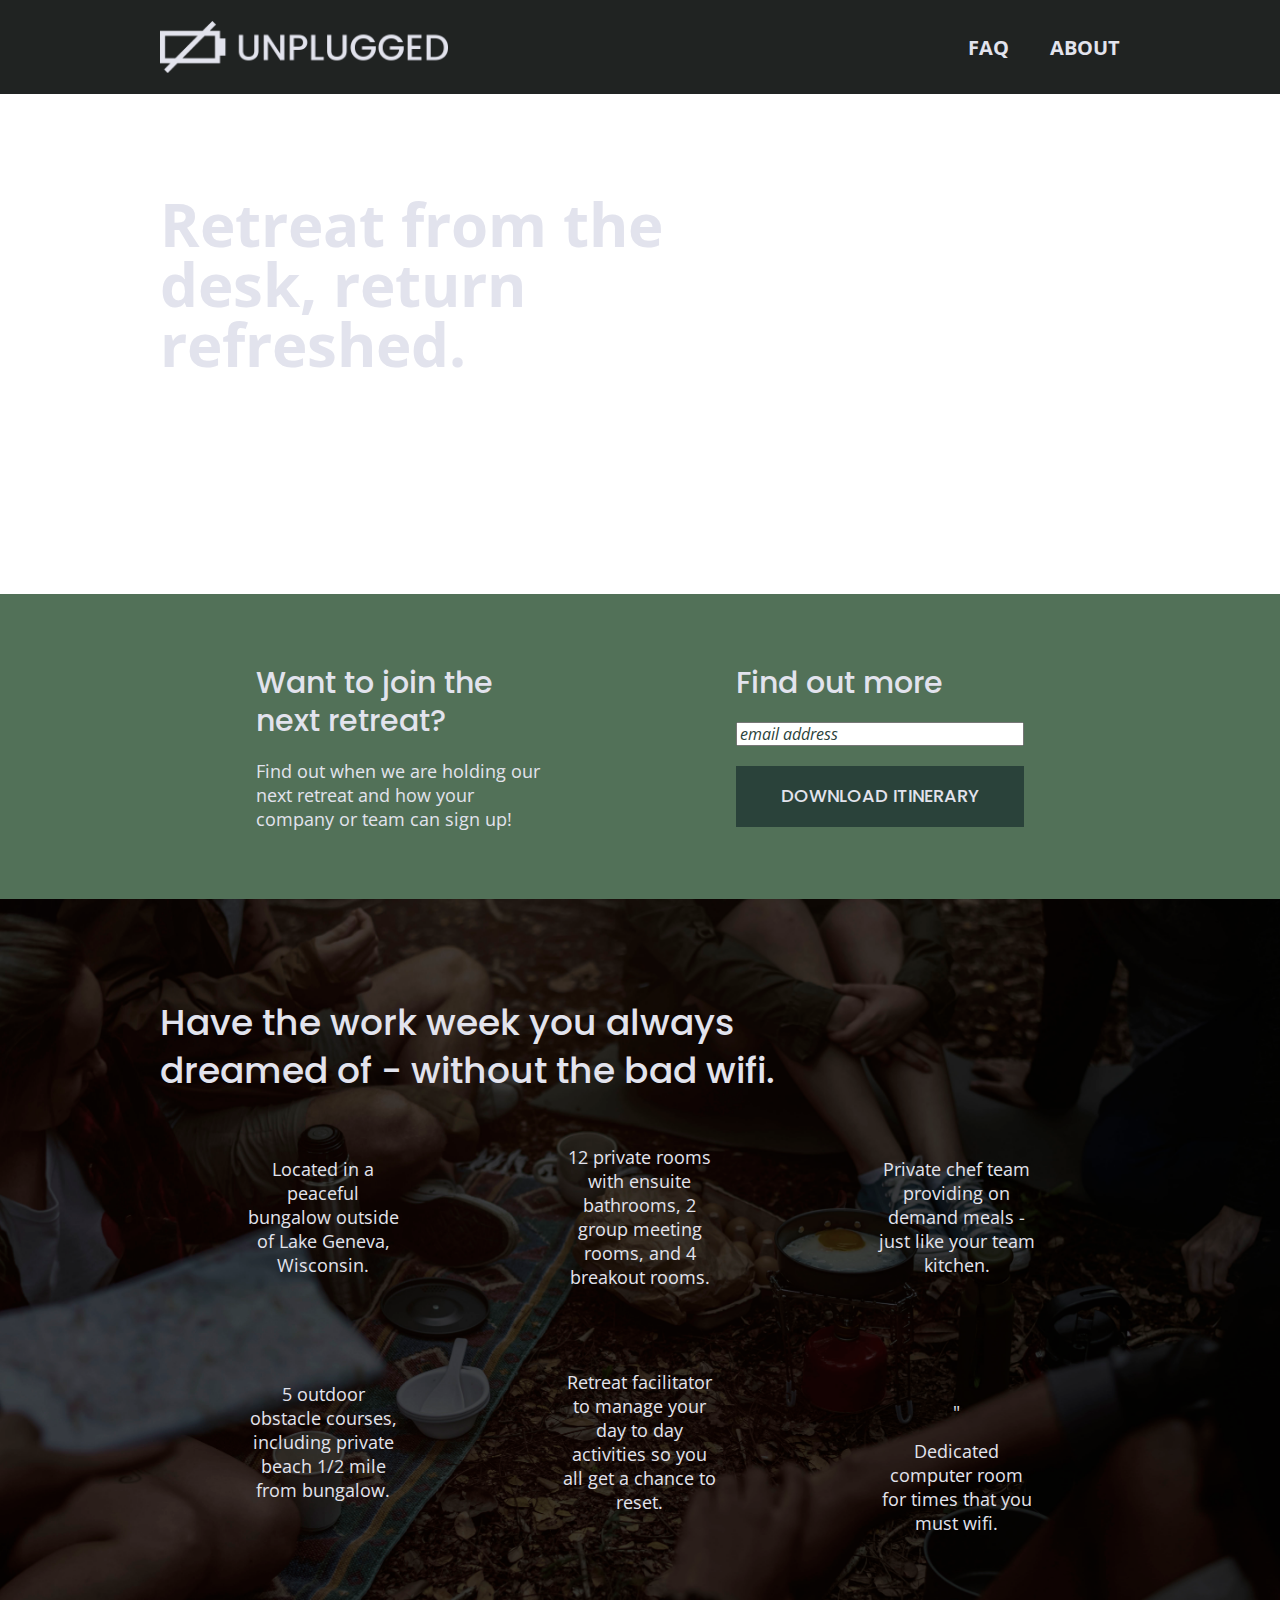
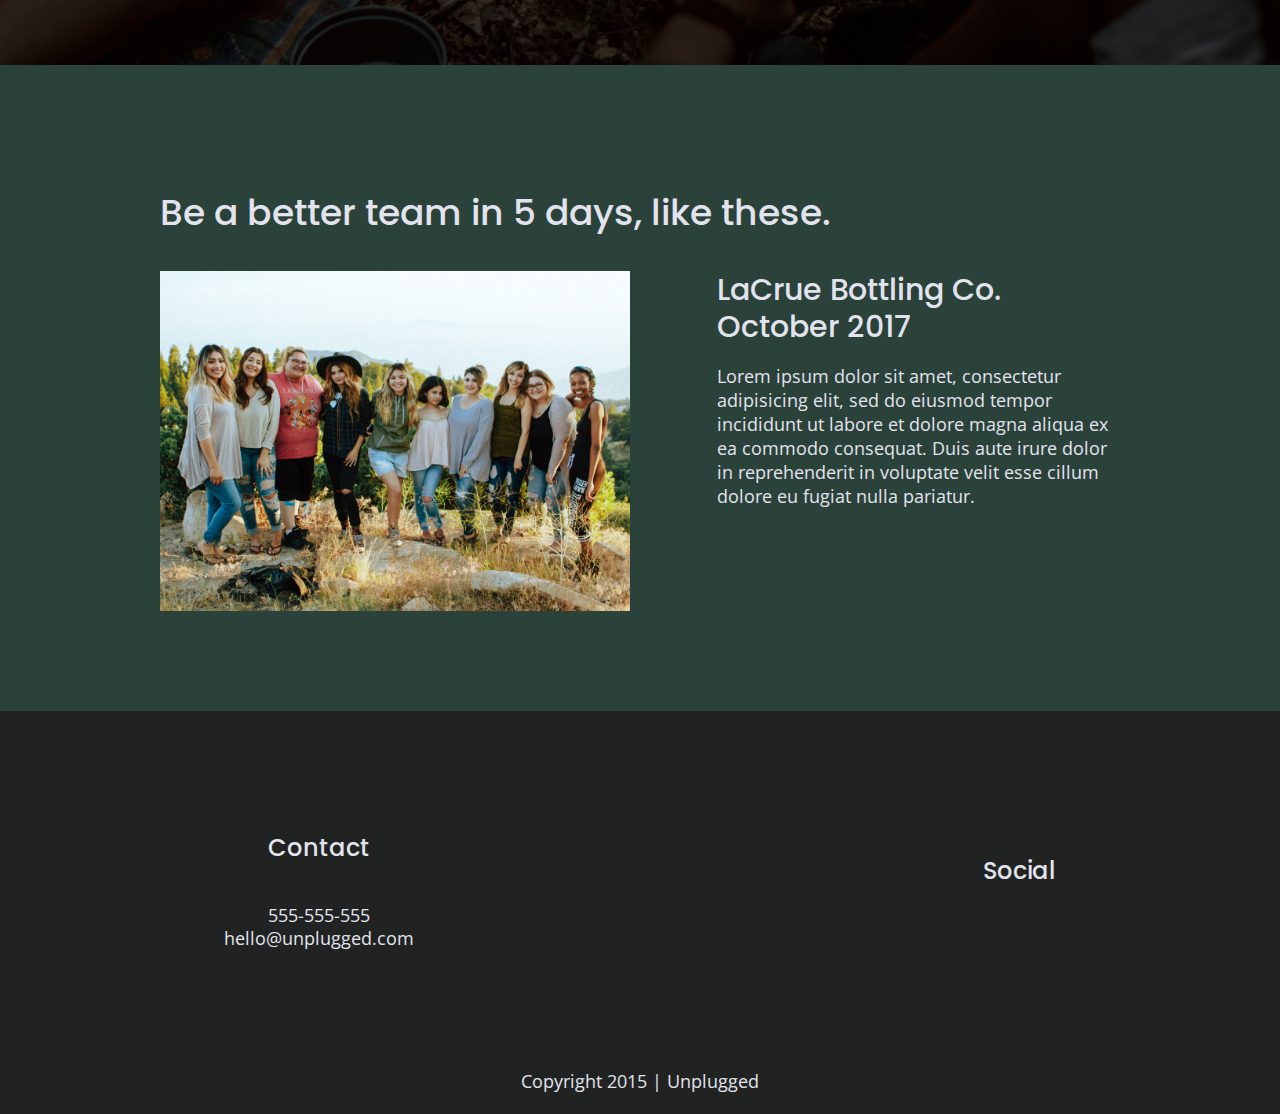
==== commit a8d2b7d2: "font awesome icons added" ====
--- a/index.html
+++ b/index.html
@@ -13,6 +13,7 @@
   <link href="https://fonts.googleapis.com/css?family=Open+Sans:400,700|Poppins:500,700" rel="stylesheet">
   <link rel="stylesheet" href="css/normalize.css">
   <link rel="stylesheet" href="css/main.css">
+  <link rel="stylesheet" href="https://use.fontawesome.com/releases/v5.8.2/css/all.css" integrity="sha384-oS3vJWv+0UjzBfQzYUhtDYW+Pj2yciDJxpsK1OYPAYjqT085Qq/1cq5FLXAZQ7Ay" crossorigin="anonymous">
 
   <meta name="theme-color" content="#fafafa">
 </head>
@@ -26,8 +27,8 @@
       <div class="header-divider"></div>
       <nav>
         <ul>
-          <li><a href="faq/index.html" target="_blank">FAQ</a></li>
-          <li><a href="about/index.html" target="_blank">About</a></li>
+          <li><a href="faq/index.html">FAQ</a></li>
+          <li><a href="about/index.html">About</a></li>
         </ul>
       </nav>
     </div>
@@ -59,27 +60,39 @@
         <h2>Have the work week you always dreamed of - without the bad wifi.</h2>
         <div class="features-items">
           <article>
-            <p class="fontawesome-icon"></p>
+            <p class="fontawesome-icon">
+              <i class="fas fa-campground"></i>
+            </p>
             <p class="features-item-description">Located in a peaceful bungalow outside of Lake Geneva, Wisconsin.</p>
           </article>
           <article>
-            <p class="fontawesome-icon"></p>
+            <p class="fontawesome-icon">
+              <i class="fas fa-bed"></i>
+            </p>
             <p class="features-item-description">12 private rooms with ensuite bathrooms, 2 group meeting rooms, and 4 breakout rooms.</p>
           </article>
           <article>
-            <p class="fontawesome-icon"></p>
+            <p class="fontawesome-icon">
+              <i class="fas fa-utensils"></i>
+            </p>
             <p class="features-item-description">Private chef team providing on demand meals - just like your team kitchen.</p>
           </article>
           <article>
-            <p class="fontawesome-icon"></p>
+            <p class="fontawesome-icon">
+              <i class="fas fa-shoe-prints"></i>
+            </p>
             <p class="features-item-description">5 outdoor obstacle courses, including private beach 1/2 mile from bungalow.</p>
           </article>
           <article>
-            <p class="fontawesome-icon"></p>
+            <p class="fontawesome-icon">
+              <i class="fas fa-smile"></i>
+            </p>
             <p class="features-item-description">Retreat facilitator to manage your day to day activities so you all get a chance to reset.</p>
           </article>
           <article>
-            <p class="fontawesome-icon"></p>
+            <p class="fontawesome-icon">
+              <i class="fas fa-wifi"></i>"
+            </p>
             <p class="features-item-description">Dedicated computer room for times that you must wifi.</p>
           </article>
         </div>
--- a/css/main.css
+++ b/css/main.css
@@ -338,6 +338,11 @@
   text-align: center;
 }
 
+.features i {
+  font-size: 3.75em;
+  margin-bottom: 40px;
+}
+
 /* Reviews */
 
 .reviews {
@@ -379,6 +384,24 @@
 
 .contact-content p {
   margin: 0;
+}
+
+/* Map Section */
+
+.map figure {
+  width: 100%;
+  height: 0;
+  padding-bottom: 80%;
+  overflow: hidden;
+  position: relative;
+}
+
+.map iframe {
+  width: 100%;
+  height: 100%;
+  position: absolute;
+  top: 0;
+  left: 0;
 }
 
 /* ==========================================================================
@@ -653,6 +676,10 @@
        width: 40%;
      }
 
+     .map figure {
+       padding-bottom: 45.5%;
+     }
+
      .contact-section .content-wrapper h2 {
        width: 80%;
      }
@@ -744,6 +771,10 @@
      }
 
 /*** About Page ***/
+
+     .map figure {
+       padding-bottom: 37.5%;
+     }
 
      .mission h2, .contact-section .content-wrapper h2 {
        width: 100%;
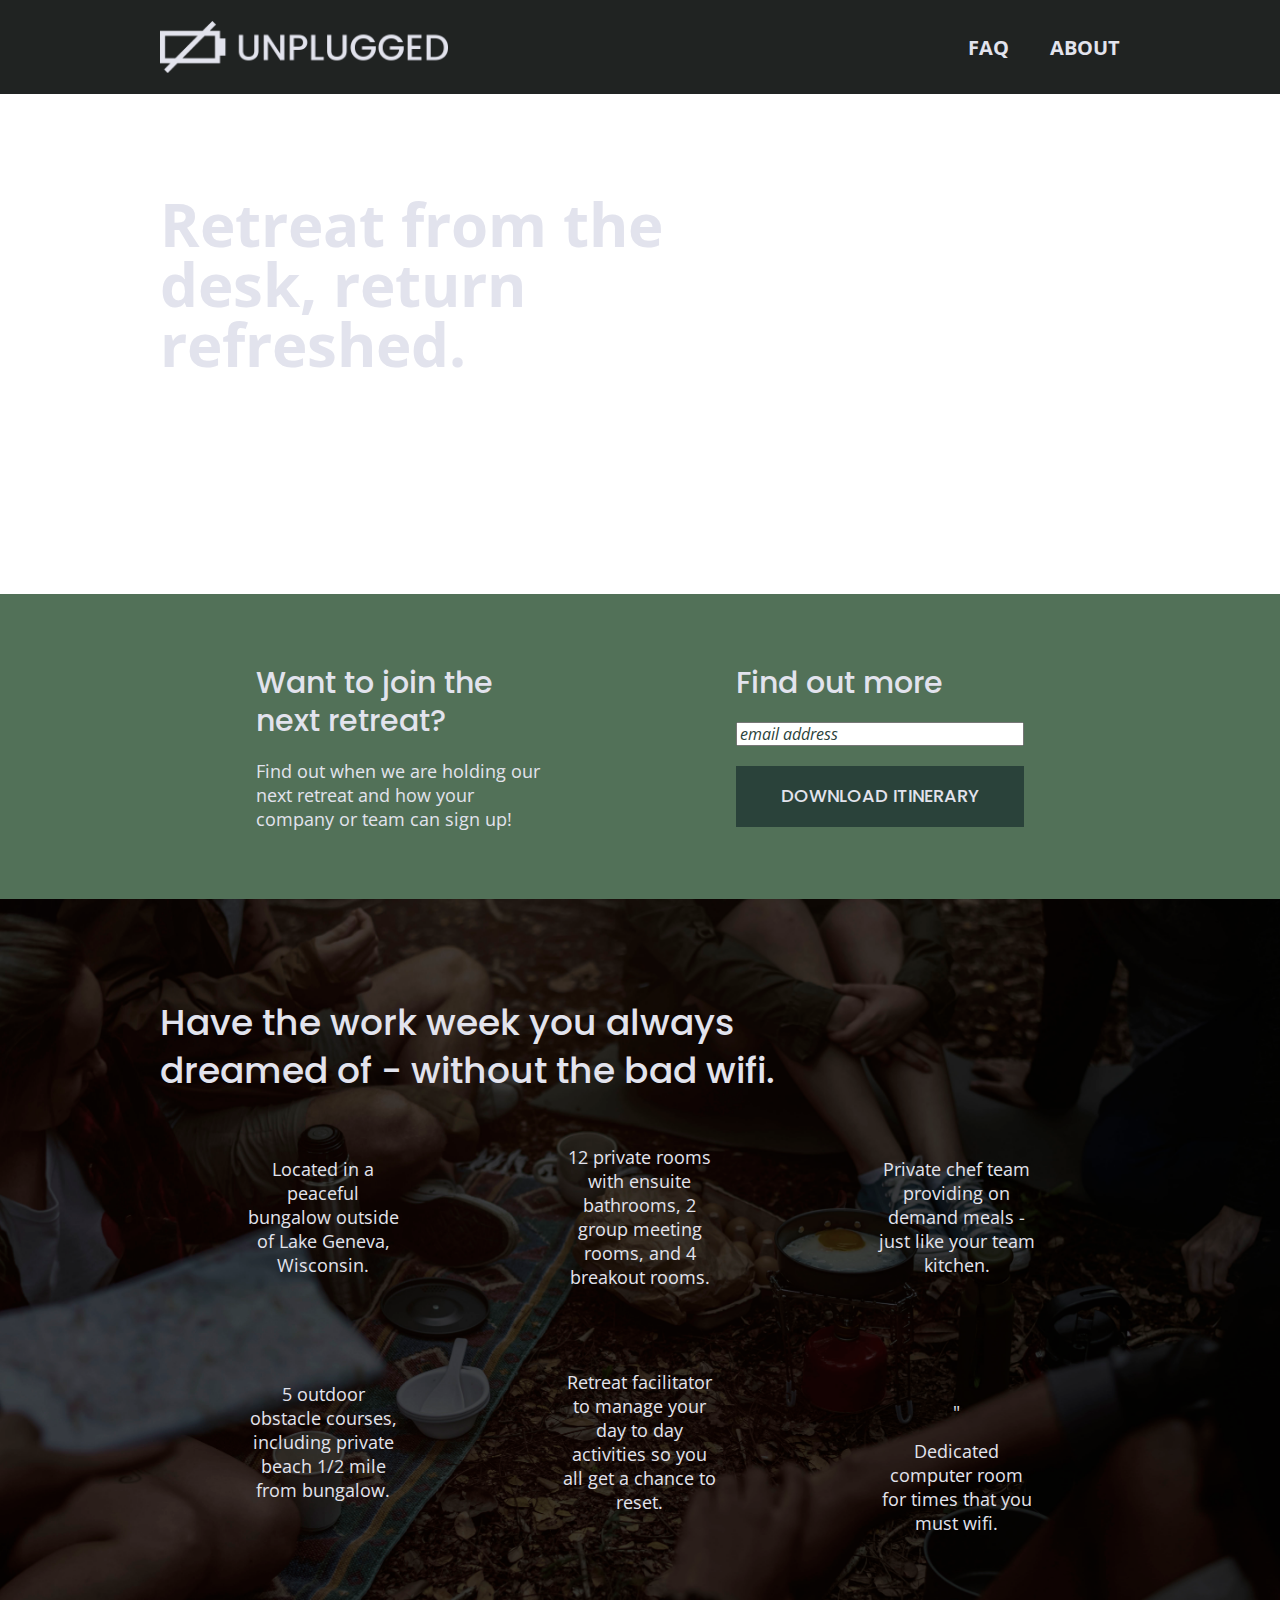
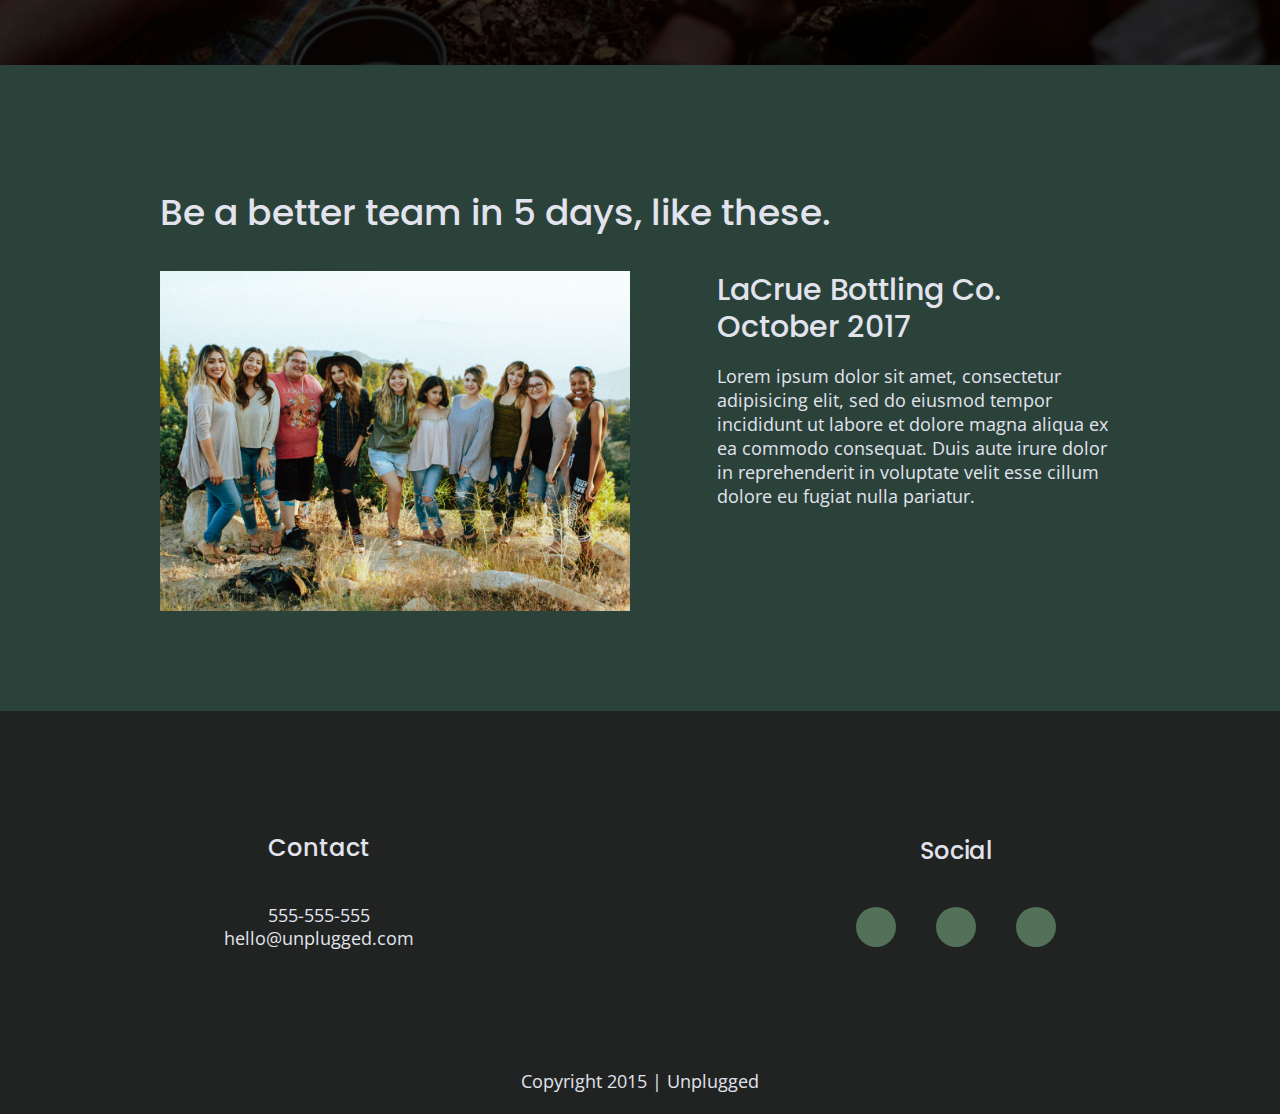
==== commit 3a43ddf2: "social icons added" ====
--- a/index.html
+++ b/index.html
@@ -127,9 +127,15 @@
         <div class="social">
           <h4>Social</h4>
           <div class="social-icons">
-            <p><a href="https://www.facebook.com/yoursite" target="_blank"></a></p>
-            <p><a href="https://www.twitter.com" target="_blank"></a></p>
-            <p><a href="https://instagram.com" target="_blank"></a> </p>
+            <p>
+              <a href="https://www.facebook.com/yoursite" target="_blank"><i class="fab fa-facebook"></i></a>
+            </p>
+            <p>
+              <a href="https://www.twitter.com" target="_blank"><i class="fab fa-twitter"></i></a>
+            </p>
+            <p>
+              <a href="https://instagram.com" target="_blank"><i class="fab fa-instagram"></i></a>
+            </p>
           </div>
         </div>
       </div> <!-- footer content ends -->
--- a/css/main.css
+++ b/css/main.css
@@ -245,9 +245,17 @@
 }
 
 footer .social-icons p {
-  display: flex;
-  justify-content: center;
-  align-items: center;
+  background-color: #527158;
+  border-radius: 50%;
+  width: 40px;
+  height: 40px;
+  display: flex;
+  justify-content: center;
+  align-items: center;
+}
+
+footer .social-icons p i {
+  font-size: 1.3125em;
 }
 
 footer .copyright {
@@ -660,6 +668,11 @@
         line-height: 1.285;
      }
 
+     footer .social-icons {
+       width: 12.5em;
+       justify-content: space-between;
+     }
+
      footer .copyright {
        width: 100%;
      }
